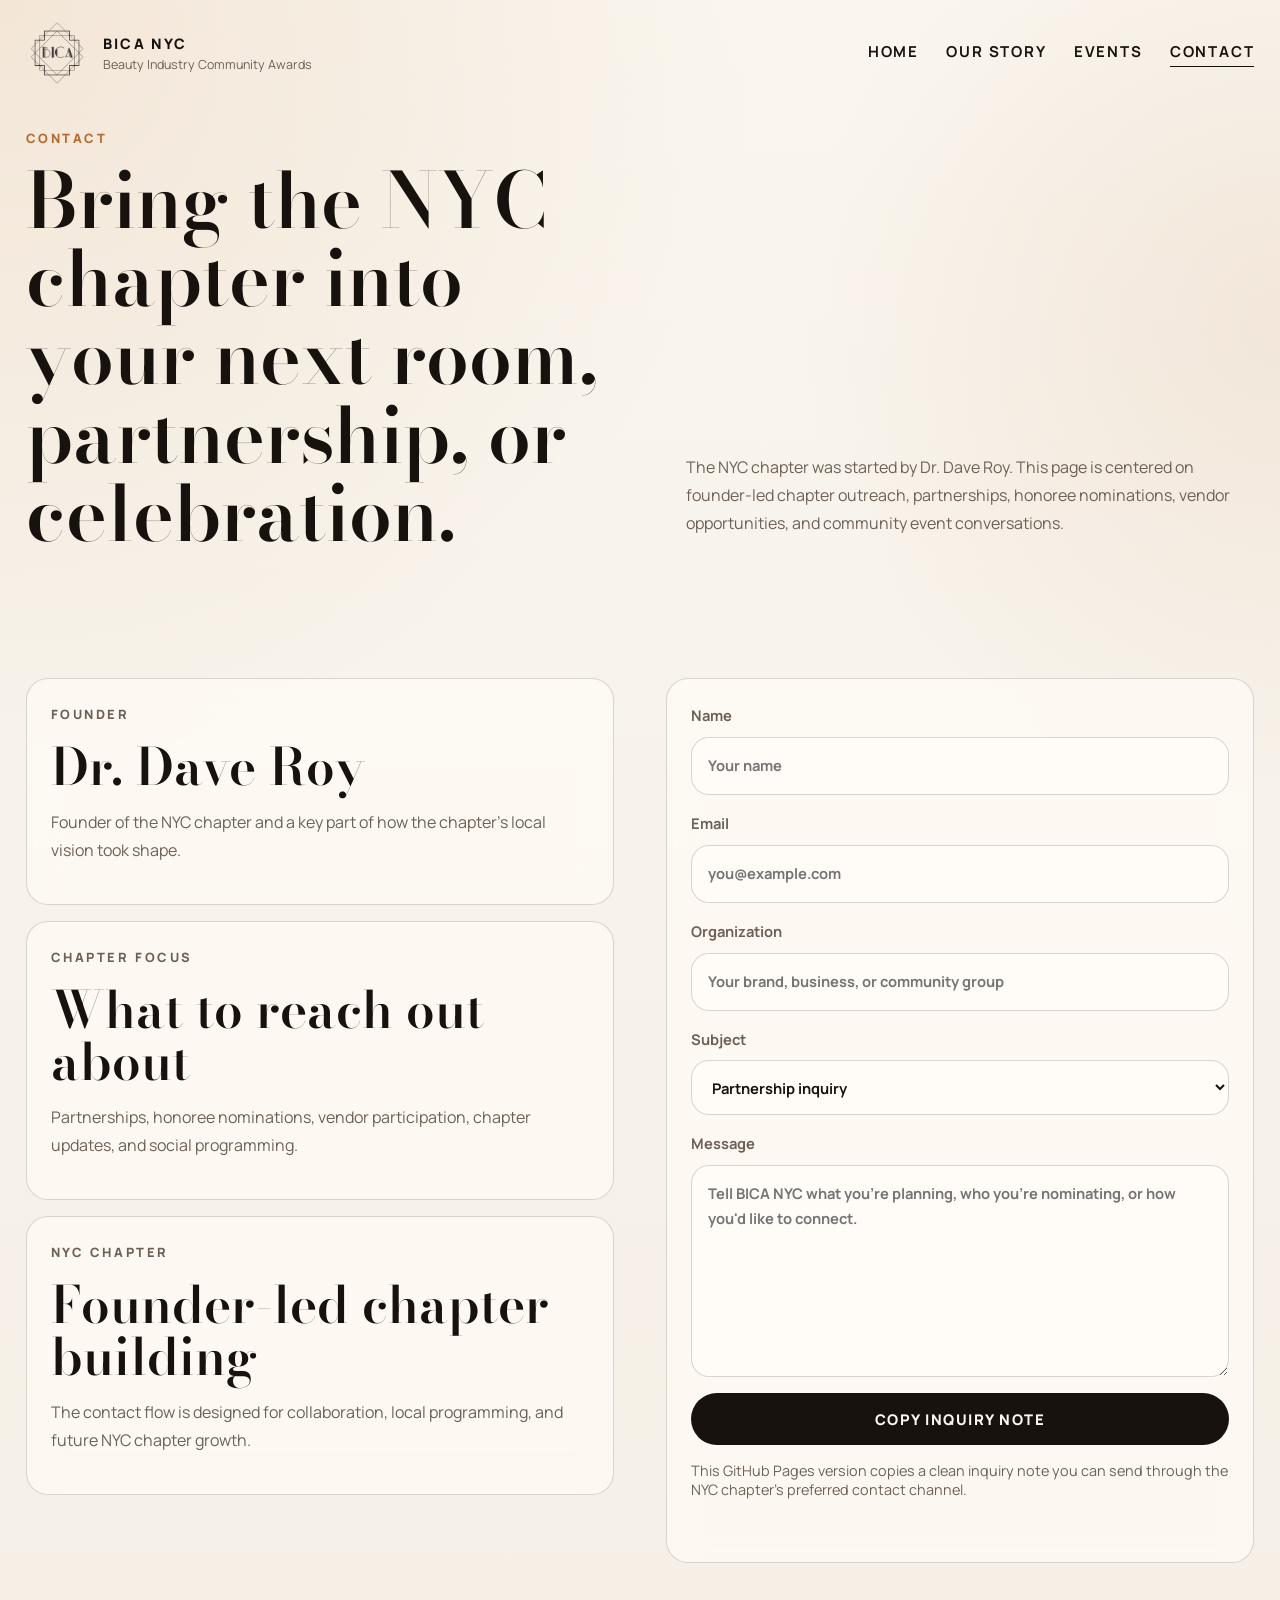
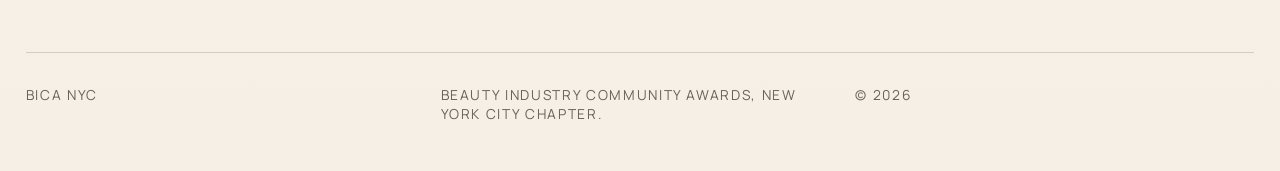
==== contact.html @ 3b9389a3 "Initial BICA NYC site" ====
<!doctype html>
<html lang="en">
  <head>
    <meta charset="UTF-8" />
    <meta name="viewport" content="width=device-width, initial-scale=1.0" />
    <title>Contact | BICA NYC</title>
    <meta
      name="description"
      content="Reach BICA NYC for partnerships, honoree nominations, vendor participation, and chapter event information."
    />
    <link rel="icon" href="cleanIcon.png" type="image/png" />
    <link rel="preconnect" href="https://fonts.googleapis.com" />
    <link rel="preconnect" href="https://fonts.gstatic.com" crossorigin />
    <link
      href="https://fonts.googleapis.com/css2?family=Bodoni+Moda:opsz,wght@6..96,400;6..96,500;6..96,700&family=Manrope:wght@400;500;600;700;800&display=swap"
      rel="stylesheet"
    />
    <link rel="stylesheet" href="styles.css" />
    <script src="app.js" defer></script>
  </head>
  <body data-page="contact">
    <div class="page-shell">
      <header class="site-header">
        <a class="brand-lockup" href="index.html" aria-label="BICA NYC home">
          <img src="cleanIcon.png" alt="" />
          <div>
            <span>BICA NYC</span>
            <small>Beauty Industry Community Awards</small>
          </div>
        </a>
        <button class="menu-toggle" type="button" aria-expanded="false" aria-controls="site-nav">
          Menu
        </button>
        <nav class="site-nav" id="site-nav" aria-label="Primary navigation">
          <a href="index.html">Home</a>
          <a href="our-story.html">Our Story</a>
          <a href="events.html">Events</a>
          <a href="contact.html">Contact</a>
        </nav>
      </header>

      <main>
        <section class="page-hero">
          <div>
            <p class="section-label">Contact</p>
            <h1>Bring the NYC chapter into your next room, partnership, or celebration.</h1>
          </div>
          <p class="page-hero-copy">
            The NYC chapter was started by Dr. Dave Roy. This page is centered on founder-led chapter
            outreach, partnerships, honoree nominations, vendor opportunities, and community event
            conversations.
          </p>
        </section>

        <section class="section contact-layout">
          <div class="contact-stack">
            <article class="contact-card">
              <p class="section-label">Founder</p>
              <h2>Dr. Dave Roy</h2>
              <p>Founder of the NYC chapter and a key part of how the chapter’s local vision took shape.</p>
            </article>
            <article class="contact-card">
              <p class="section-label">Chapter focus</p>
              <h2>What to reach out about</h2>
              <p>Partnerships, honoree nominations, vendor participation, chapter updates, and social programming.</p>
            </article>
            <article class="contact-card">
              <p class="section-label">NYC chapter</p>
              <h2>Founder-led chapter building</h2>
              <p>The contact flow is designed for collaboration, local programming, and future NYC chapter growth.</p>
            </article>
          </div>

          <form class="contact-form" data-inquiry-form>
            <label>
              Name
              <input type="text" name="name" placeholder="Your name" required />
            </label>
            <label>
              Email
              <input type="email" name="email" placeholder="you@example.com" required />
            </label>
            <label>
              Organization
              <input type="text" name="organization" placeholder="Your brand, business, or community group" />
            </label>
            <label>
              Subject
              <select name="subject">
                <option value="Partnership inquiry">Partnership inquiry</option>
                <option value="Honoree nomination">Honoree nomination</option>
                <option value="Vendor interest">Vendor interest</option>
                <option value="General chapter question">General chapter question</option>
              </select>
            </label>
            <label>
              Message
              <textarea
                name="message"
                rows="7"
                placeholder="Tell BICA NYC what you're planning, who you're nominating, or how you'd like to connect."
                required
              ></textarea>
            </label>
            <button class="button button-dark" type="submit">Copy inquiry note</button>
            <p class="form-note">
              This GitHub Pages version copies a clean inquiry note you can send through the NYC chapter’s
              preferred contact channel.
            </p>
            <p class="form-status" data-form-status aria-live="polite"></p>
          </form>
        </section>
      </main>

      <footer class="site-footer">
        <p>BICA NYC</p>
        <p>Beauty Industry Community Awards, New York City chapter.</p>
        <p>&copy; <span data-year></span></p>
      </footer>
    </div>
  </body>
</html>
---- styles.css ----
:root {
  --bg: #f7f2ea;
  --bg-strong: #f1e8d9;
  --surface: rgba(255, 251, 245, 0.72);
  --surface-strong: #fffaf4;
  --ink: #17120d;
  --muted: #6d6156;
  --bronze: #b5692f;
  --bronze-soft: #d8a56f;
  --line: rgba(68, 48, 31, 0.18);
  --shadow: 0 28px 80px rgba(28, 21, 17, 0.12);
  --radius-lg: 32px;
  --radius-md: 22px;
  --radius-sm: 14px;
  --max-width: 1320px;
  --gutter: clamp(1.2rem, 2vw, 2rem);
}

*,
*::before,
*::after {
  box-sizing: border-box;
}

html {
  scroll-behavior: smooth;
}

body {
  margin: 0;
  min-height: 100vh;
  font-family: "Manrope", sans-serif;
  color: var(--ink);
  background:
    radial-gradient(circle at top left, rgba(214, 166, 118, 0.2), transparent 35%),
    radial-gradient(circle at 100% 18%, rgba(181, 105, 47, 0.1), transparent 25%),
    linear-gradient(180deg, #faf6ef 0%, var(--bg) 50%, #f5efe6 100%);
}

img {
  display: block;
  max-width: 100%;
}

a {
  color: inherit;
  text-decoration: none;
}

button,
input,
select,
textarea {
  font: inherit;
}

.page-shell {
  width: min(100%, calc(var(--max-width) + 2 * var(--gutter)));
  margin: 0 auto;
  padding: 0 var(--gutter) 2rem;
}

.site-header {
  display: flex;
  align-items: center;
  justify-content: space-between;
  gap: 1.25rem;
  padding: 1.4rem 0 0.8rem;
}

.brand-lockup {
  display: inline-flex;
  align-items: center;
  gap: 0.95rem;
  min-width: 0;
}

.brand-lockup img {
  width: 62px;
  height: 62px;
  flex: none;
  object-fit: contain;
  object-position: center;
}

.brand-lockup span,
.brand-lockup small {
  display: block;
}

.brand-lockup span {
  font-size: 0.9rem;
  font-weight: 800;
  letter-spacing: 0.16em;
  text-transform: uppercase;
}

.brand-lockup small {
  margin-top: 0.18rem;
  color: var(--muted);
  font-size: 0.78rem;
}

.site-nav {
  display: inline-flex;
  align-items: center;
  gap: 1.7rem;
}

.site-nav a {
  position: relative;
  padding-bottom: 0.18rem;
  font-size: 0.94rem;
  font-weight: 700;
  letter-spacing: 0.12em;
  text-transform: uppercase;
}

.site-nav a::after {
  content: "";
  position: absolute;
  left: 0;
  bottom: -0.1rem;
  width: 100%;
  height: 1px;
  background: currentColor;
  transform: scaleX(0);
  transform-origin: right;
  transition: transform 180ms ease;
}

.site-nav a:hover::after,
.site-nav a[aria-current="page"]::after {
  transform: scaleX(1);
  transform-origin: left;
}

.menu-toggle {
  display: none;
  border: 0;
  background: transparent;
  padding: 0.5rem 0.2rem;
  font-size: 0.85rem;
  font-weight: 800;
  letter-spacing: 0.16em;
  text-transform: uppercase;
  color: var(--ink);
}

.hero {
  padding: 1.4rem 0 3rem;
}

.hero-rail {
  display: flex;
  justify-content: space-between;
  gap: 1rem;
  padding-top: 0.6rem;
}

.hero-meta {
  margin: 0;
  max-width: 18rem;
  color: var(--muted);
  font-size: 0.84rem;
  font-weight: 700;
  letter-spacing: 0.16em;
  text-transform: uppercase;
}

.hero-meta-right {
  text-align: right;
}

.hero-wordmark-wrap {
  position: relative;
  display: grid;
  place-items: center;
  min-height: clamp(13rem, 24vw, 22rem);
  padding: clamp(1rem, 4vw, 2rem) 0 clamp(1.2rem, 2vw, 1.6rem);
}

.hero-wordmark-wrap::before,
.hero-wordmark-wrap::after {
  content: "";
  position: absolute;
  top: 50%;
  width: clamp(12rem, 22vw, 22rem);
  aspect-ratio: 1;
  border: 1px solid rgba(181, 105, 47, 0.22);
  transform: translateY(-50%) rotate(45deg);
}

.hero-wordmark-wrap::before {
  right: clamp(2.5rem, 8vw, 9rem);
}

.hero-wordmark-wrap::after {
  width: clamp(10rem, 18vw, 18rem);
  left: clamp(2.5rem, 8vw, 9rem);
  opacity: 0.35;
}

.hero-wordmark {
  margin: 0;
  font-family: "Bodoni Moda", serif;
  font-size: clamp(5rem, 17vw, 13.8rem);
  font-weight: 700;
  line-height: 0.88;
  letter-spacing: 0.08em;
  text-align: center;
  text-transform: uppercase;
  color: transparent;
  background-image:
    linear-gradient(135deg, rgba(20, 15, 10, 0.12), rgba(181, 105, 47, 0.08)),
    url("assets/award-honorees.jpg");
  background-size: cover;
  background-position: center 42%;
  -webkit-background-clip: text;
  background-clip: text;
  -webkit-text-stroke: 1px rgba(35, 23, 16, 0.22);
}

.hero-intro {
  display: grid;
  justify-items: start;
  gap: 1.3rem;
  margin: 0 auto 2.2rem;
}

.lede,
.page-hero-copy,
.section-copy p,
.stat-grid p,
.event-card p,
.story-column p,
.timeline-list p,
.contact-card p,
.contact-form label,
.quote-panel p,
.pull-quote p {
  color: var(--muted);
  line-height: 1.75;
}

.lede {
  margin: 0;
  max-width: 46rem;
  font-size: clamp(1rem, 1vw + 0.85rem, 1.2rem);
}

.hero-actions {
  display: flex;
  gap: 0.9rem;
  flex-wrap: wrap;
  justify-content: flex-start;
}

.button {
  display: inline-flex;
  align-items: center;
  justify-content: center;
  min-height: 3.25rem;
  padding: 0.85rem 1.25rem;
  border-radius: 999px;
  border: 1px solid transparent;
  font-size: 0.92rem;
  font-weight: 800;
  letter-spacing: 0.1em;
  text-transform: uppercase;
  transition:
    transform 180ms ease,
    border-color 180ms ease,
    background-color 180ms ease;
}

.button:hover {
  transform: translateY(-1px);
}

.button-dark {
  background: var(--ink);
  color: #fff8f1;
}

.button-ghost {
  border-color: var(--line);
  background: rgba(255, 255, 255, 0.3);
}

.media-ribbon {
  display: grid;
  grid-template-columns: minmax(0, 0.96fr) minmax(0, 1fr) minmax(0, 0.96fr);
  gap: 1.5rem;
  align-items: start;
}

.media-card {
  position: relative;
  overflow: hidden;
  border-radius: clamp(1.7rem, 2vw, 2.4rem);
  min-height: 28rem;
  background: #ddd2c2;
  box-shadow: var(--shadow);
}

.media-card::after {
  content: "";
  position: absolute;
  inset: 0;
  background: linear-gradient(180deg, transparent 0%, rgba(16, 12, 10, 0.76) 100%);
}

.media-card img {
  width: 100%;
  height: 100%;
  object-fit: cover;
  transform: scale(1.04);
  animation: frame-drift 18s ease-in-out infinite alternate;
}

.media-card-focus {
  margin-top: 2.2rem;
}

.media-copy {
  position: absolute;
  inset: auto 0 0;
  z-index: 1;
  padding: 1.35rem;
  color: #fff8f3;
}

.media-copy span {
  display: block;
  margin-bottom: 0.35rem;
  font-size: 0.8rem;
  font-weight: 800;
  letter-spacing: 0.14em;
  text-transform: uppercase;
}

.media-copy p {
  margin: 0;
  font-size: 0.98rem;
  line-height: 1.55;
  color: rgba(255, 248, 243, 0.88);
}

.section {
  padding: clamp(3.6rem, 7vw, 6rem) 0;
}

.split-section,
.contact-layout,
.story-grid {
  display: grid;
  grid-template-columns: repeat(2, minmax(0, 1fr));
  gap: clamp(1.8rem, 4vw, 4rem);
  align-items: start;
}

.section-label,
.event-date {
  margin: 0 0 0.9rem;
  color: var(--bronze);
  font-size: 0.8rem;
  font-weight: 800;
  letter-spacing: 0.2em;
  text-transform: uppercase;
}

h1,
h2,
h3 {
  margin: 0;
  font-family: "Bodoni Moda", serif;
  font-weight: 600;
  line-height: 1.02;
}

h1 {
  font-size: clamp(2.8rem, 6vw, 5.4rem);
}

h2 {
  font-size: clamp(2rem, 4vw, 3.3rem);
}

h3 {
  font-size: 1.35rem;
}

.section-copy h2,
.story-column h2 {
  margin-bottom: 1rem;
  max-width: 18ch;
}

.stat-grid {
  display: grid;
  gap: 1rem;
}

.stat-grid article,
.event-card,
.contact-card,
.contact-form,
.quote-panel {
  position: relative;
  overflow: hidden;
  padding: 1.5rem;
  border: 1px solid var(--line);
  border-radius: var(--radius-md);
  background: var(--surface);
  backdrop-filter: blur(16px);
}

.stat-grid article span {
  display: block;
  margin-bottom: 1rem;
  color: var(--bronze);
  font-size: 0.92rem;
  font-weight: 800;
  letter-spacing: 0.14em;
}

.stat-grid h3 {
  margin-bottom: 0.75rem;
}

.chapter-band {
  display: grid;
  grid-template-columns: minmax(0, 1.1fr) minmax(18rem, 0.9fr);
  gap: 1.25rem;
  align-items: end;
  border-top: 1px solid var(--line);
}

.chapter-band-copy h2 {
  max-width: 18ch;
}

.text-link {
  color: var(--bronze);
  font-weight: 800;
  letter-spacing: 0.08em;
  text-transform: uppercase;
}

.page-hero {
  display: grid;
  grid-template-columns: minmax(0, 1.05fr) minmax(0, 0.95fr);
  gap: 2rem;
  align-items: end;
  padding: 2rem 0 2.2rem;
}

.page-hero h1 {
  max-width: 12ch;
}

.story-figure {
  margin: 0;
  overflow: hidden;
  border-radius: var(--radius-lg);
  box-shadow: var(--shadow);
}

.story-figure img {
  width: 100%;
  height: 100%;
  min-height: 30rem;
  object-fit: cover;
}

.story-column {
  padding-top: 0.8rem;
}

.timeline-section {
  border-top: 1px solid var(--line);
}

.timeline-list {
  display: grid;
  gap: 1rem;
  margin-top: 2rem;
}

.timeline-list article {
  display: grid;
  grid-template-columns: 7rem minmax(0, 1fr);
  gap: 1rem;
  padding: 1rem 0;
  border-bottom: 1px solid var(--line);
}

.timeline-list span {
  color: var(--bronze);
  font-size: 0.92rem;
  font-weight: 800;
  letter-spacing: 0.14em;
  text-transform: uppercase;
}

.pull-quote {
  padding-top: 0;
}

.pull-quote p {
  max-width: 28ch;
  margin: 0;
  font-family: "Bodoni Moda", serif;
  font-size: clamp(1.8rem, 3vw, 2.7rem);
  line-height: 1.3;
  color: var(--ink);
}

.event-grid {
  display: grid;
  grid-template-columns: minmax(0, 0.95fr) repeat(2, minmax(0, 1fr));
  gap: 1rem;
}

.event-card {
  min-height: 100%;
}

.event-card h2 {
  margin-bottom: 0.8rem;
  font-size: clamp(1.6rem, 2vw, 2rem);
}

.event-card-image {
  padding: 0;
}

.event-card-image img {
  width: 100%;
  height: 100%;
  object-fit: cover;
}

.gallery-section {
  border-top: 1px solid var(--line);
}

.media-ribbon-secondary {
  grid-template-columns: repeat(3, minmax(0, 1fr));
}

.media-ribbon-secondary .media-card {
  min-height: 24rem;
}

.contact-stack {
  display: grid;
  gap: 1rem;
}

.contact-form {
  display: grid;
  gap: 1rem;
}

.contact-form label {
  display: grid;
  gap: 0.5rem;
  font-size: 0.92rem;
  font-weight: 700;
}

.contact-form input,
.contact-form select,
.contact-form textarea {
  width: 100%;
  border: 1px solid rgba(47, 32, 18, 0.18);
  border-radius: 18px;
  padding: 0.95rem 1rem;
  background: rgba(255, 253, 249, 0.85);
  color: var(--ink);
}

.contact-form textarea {
  resize: vertical;
}

.form-note {
  margin: 0;
  color: var(--muted);
  font-size: 0.9rem;
}

.form-status {
  min-height: 1.4rem;
  margin: 0;
  color: var(--bronze);
  font-size: 0.9rem;
  font-weight: 700;
}

.site-footer {
  display: grid;
  grid-template-columns: repeat(3, minmax(0, 1fr));
  gap: 1rem;
  padding: 2rem 0 1rem;
  border-top: 1px solid var(--line);
  color: var(--muted);
  font-size: 0.86rem;
  text-transform: uppercase;
  letter-spacing: 0.12em;
}

.site-footer p {
  margin: 0;
}

@keyframes frame-drift {
  0% {
    transform: scale(1.04) translate3d(-1.5%, -1%, 0);
  }
  100% {
    transform: scale(1.08) translate3d(1.5%, 1%, 0);
  }
}

@media (max-width: 980px) {
  .hero-intro,
  .page-hero,
  .split-section,
  .contact-layout,
  .story-grid,
  .chapter-band,
  .event-grid,
  .site-footer {
    grid-template-columns: 1fr;
  }

  .hero-intro {
    display: grid;
  }

  .hero-meta-right {
    text-align: left;
  }

  .hero-wordmark-wrap {
    min-height: auto;
  }

  .hero-wordmark-wrap::before {
    right: 1rem;
  }

  .hero-wordmark-wrap::after {
    left: 1rem;
  }

  .media-ribbon,
  .media-ribbon-secondary {
    grid-template-columns: 1fr;
  }

  .media-card-focus {
    margin-top: 0;
  }

  .story-figure img {
    min-height: 24rem;
  }

  .site-footer {
    gap: 0.45rem;
  }
}

@media (max-width: 820px) {
  .site-header {
    align-items: flex-start;
    flex-wrap: wrap;
  }

  .menu-toggle {
    display: inline-flex;
    margin-left: auto;
  }

  .site-nav {
    display: none;
    width: 100%;
    flex-direction: column;
    align-items: flex-start;
    gap: 0.95rem;
    padding: 0.2rem 0 0.8rem;
  }

  .site-nav.is-open {
    display: flex;
  }

  .hero {
    padding-top: 0.5rem;
  }

  .hero-rail {
    display: grid;
    gap: 0.4rem;
  }

  .media-ribbon,
  .media-ribbon-secondary {
    display: flex;
    gap: 1rem;
    overflow-x: auto;
    touch-action: pan-x;
    padding-bottom: 0.45rem;
    scroll-snap-type: x mandatory;
    scrollbar-width: none;
  }

  .media-ribbon::-webkit-scrollbar,
  .media-ribbon-secondary::-webkit-scrollbar {
    display: none;
  }

  .media-ribbon.is-dragging,
  .media-ribbon-secondary.is-dragging {
    cursor: grabbing;
    scroll-snap-type: none;
  }

  .media-card {
    min-width: min(82vw, 22rem);
    min-height: 24rem;
    scroll-snap-align: start;
  }

  .timeline-list article {
    grid-template-columns: 1fr;
  }
}

@media (max-width: 560px) {
  .page-shell {
    padding-bottom: 1.2rem;
  }

  .hero-wordmark {
    font-size: clamp(4rem, 22vw, 6rem);
    letter-spacing: 0.05em;
  }

  h1 {
    font-size: clamp(2.2rem, 10vw, 3.2rem);
  }

  h2 {
    font-size: clamp(1.8rem, 8vw, 2.4rem);
  }

  .brand-lockup {
    max-width: calc(100% - 5rem);
  }

  .brand-lockup img {
    width: 48px;
    height: 48px;
  }

  .stat-grid article,
  .event-card,
  .contact-card,
  .contact-form,
  .quote-panel {
    padding: 1.25rem;
  }
}
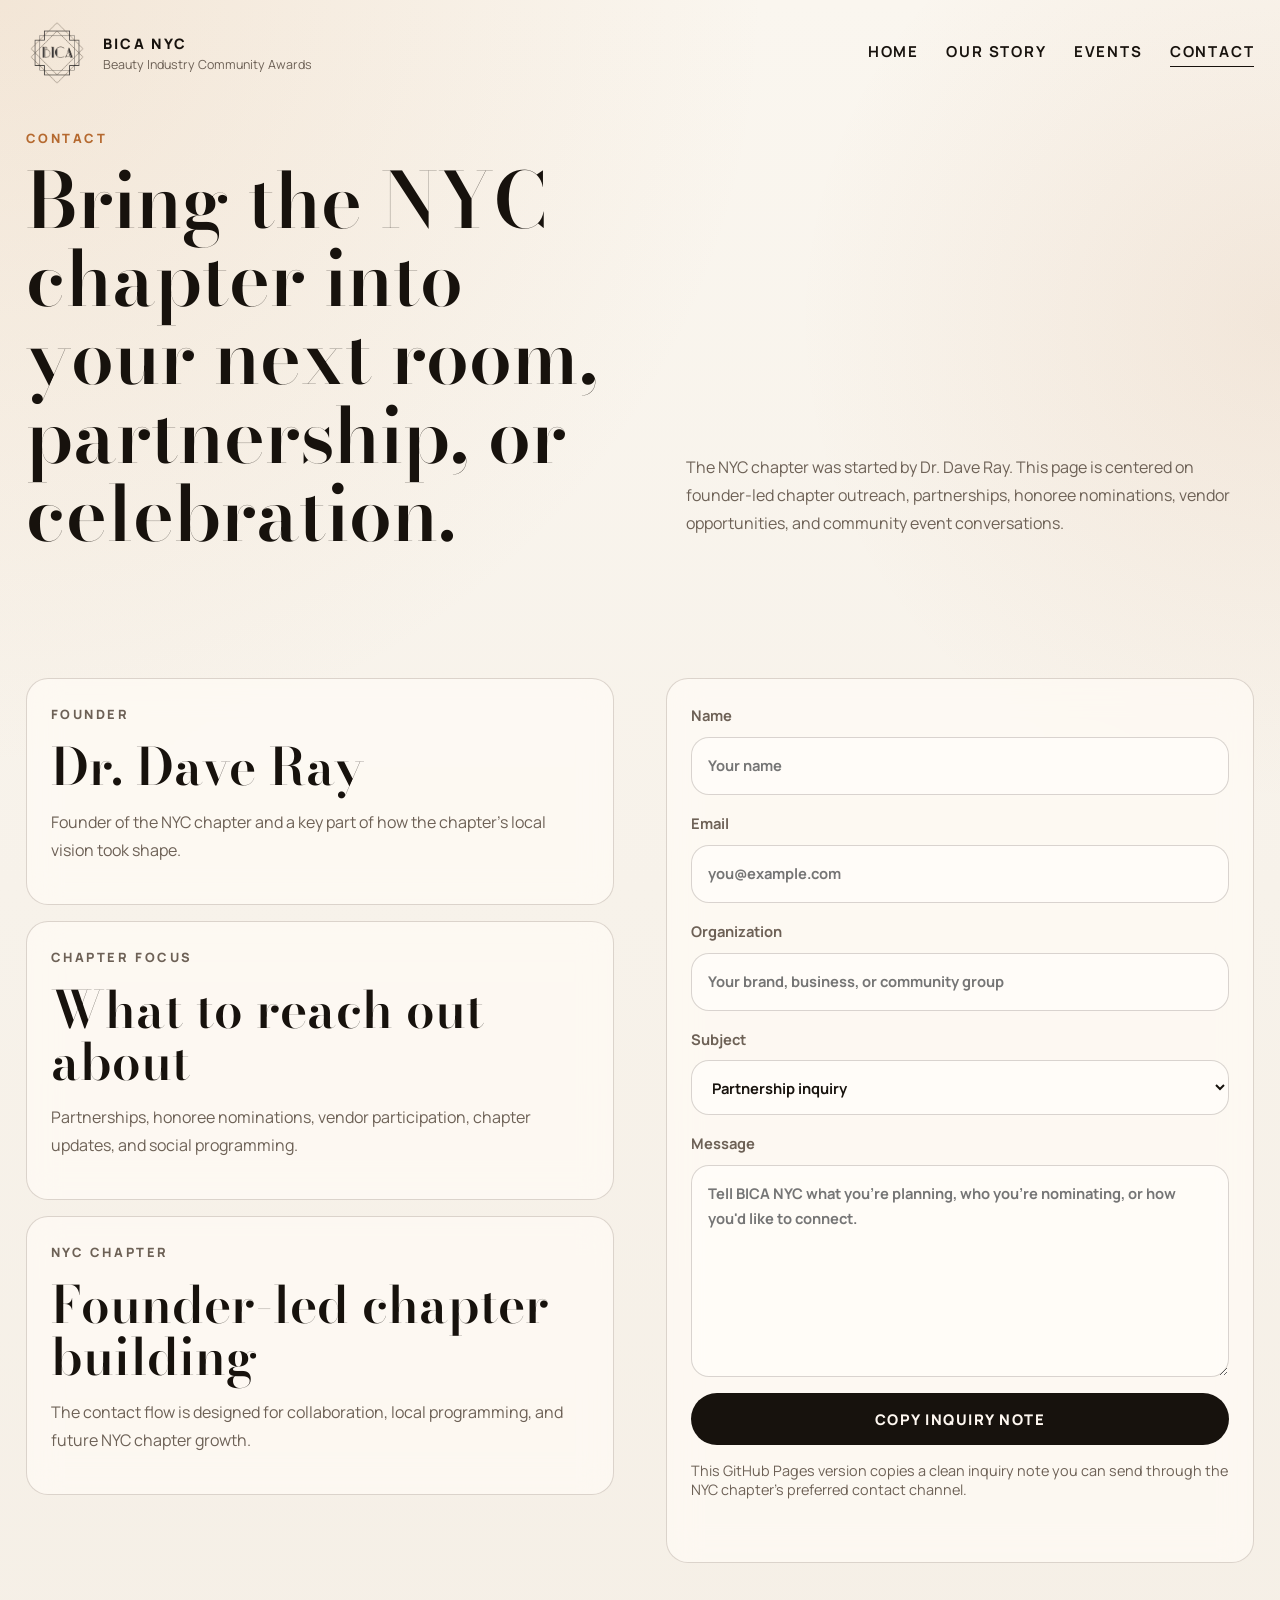
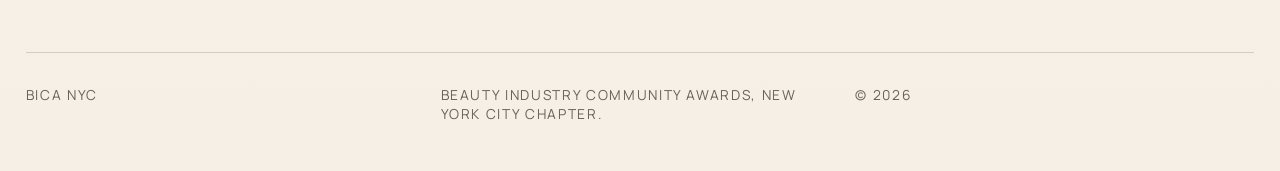
==== commit 831b6010: "Fix founder name to Dave Ray" ====
--- a/contact.html
+++ b/contact.html
@@ -46,7 +46,7 @@
             <h1>Bring the NYC chapter into your next room, partnership, or celebration.</h1>
           </div>
           <p class="page-hero-copy">
-            The NYC chapter was started by Dr. Dave Roy. This page is centered on founder-led chapter
+            The NYC chapter was started by Dr. Dave Ray. This page is centered on founder-led chapter
             outreach, partnerships, honoree nominations, vendor opportunities, and community event
             conversations.
           </p>
@@ -56,7 +56,7 @@
           <div class="contact-stack">
             <article class="contact-card">
               <p class="section-label">Founder</p>
-              <h2>Dr. Dave Roy</h2>
+              <h2>Dr. Dave Ray</h2>
               <p>Founder of the NYC chapter and a key part of how the chapter’s local vision took shape.</p>
             </article>
             <article class="contact-card">
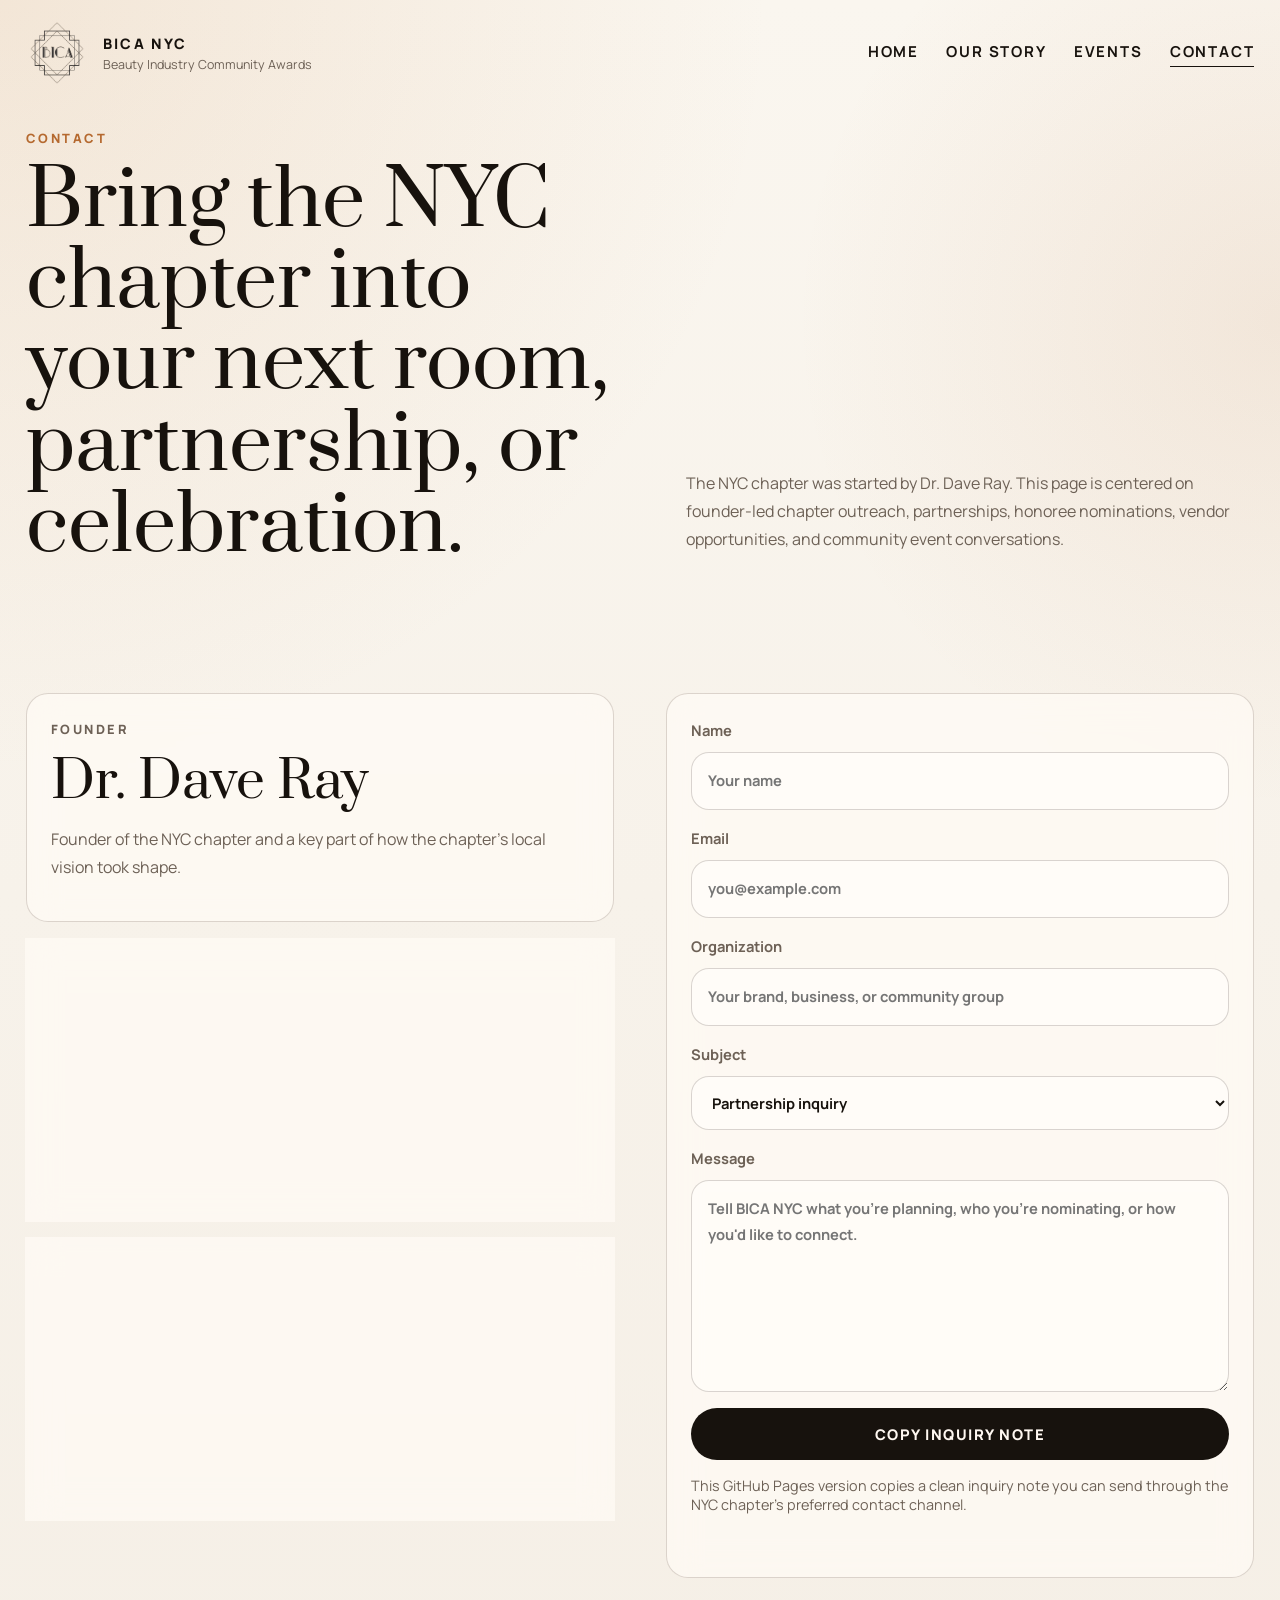
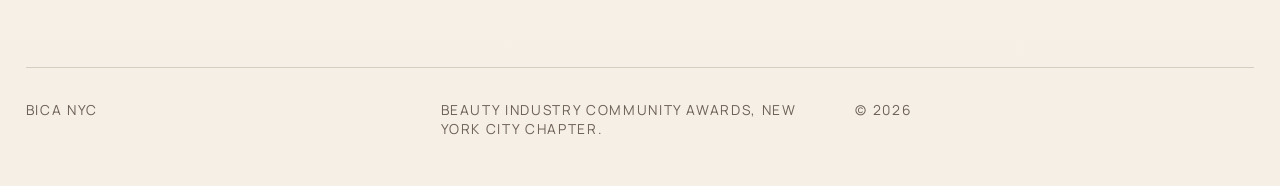
==== commit 740429ee: "Swap headline font to Prata" ====
--- a/contact.html
+++ b/contact.html
@@ -12,7 +12,7 @@
     <link rel="preconnect" href="https://fonts.googleapis.com" />
     <link rel="preconnect" href="https://fonts.gstatic.com" crossorigin />
     <link
-      href="https://fonts.googleapis.com/css2?family=Bodoni+Moda:opsz,wght@6..96,400;6..96,500;6..96,700&family=Manrope:wght@400;500;600;700;800&display=swap"
+      href="https://fonts.googleapis.com/css2?family=Prata&family=Manrope:wght@400;500;600;700;800&display=swap"
       rel="stylesheet"
     />
     <link rel="stylesheet" href="styles.css" />
--- a/styles.css
+++ b/styles.css
@@ -203,10 +203,10 @@
 
 .hero-wordmark {
   margin: 0;
-  font-family: "Bodoni Moda", serif;
+  font-family: "Prata", "Times New Roman", serif;
   font-size: clamp(5rem, 17vw, 13.8rem);
-  font-weight: 700;
-  line-height: 0.88;
+  font-weight: 400;
+  line-height: 0.92;
   letter-spacing: 0.08em;
   text-align: center;
   text-transform: uppercase;
@@ -374,9 +374,9 @@
 h2,
 h3 {
   margin: 0;
-  font-family: "Bodoni Moda", serif;
-  font-weight: 600;
-  line-height: 1.02;
+  font-family: "Prata", "Times New Roman", serif;
+  font-weight: 400;
+  line-height: 1.06;
 }
 
 h1 {
@@ -511,7 +511,7 @@
 .pull-quote p {
   max-width: 28ch;
   margin: 0;
-  font-family: "Bodoni Moda", serif;
+  font-family: "Prata", "Times New Roman", serif;
   font-size: clamp(1.8rem, 3vw, 2.7rem);
   line-height: 1.3;
   color: var(--ink);
